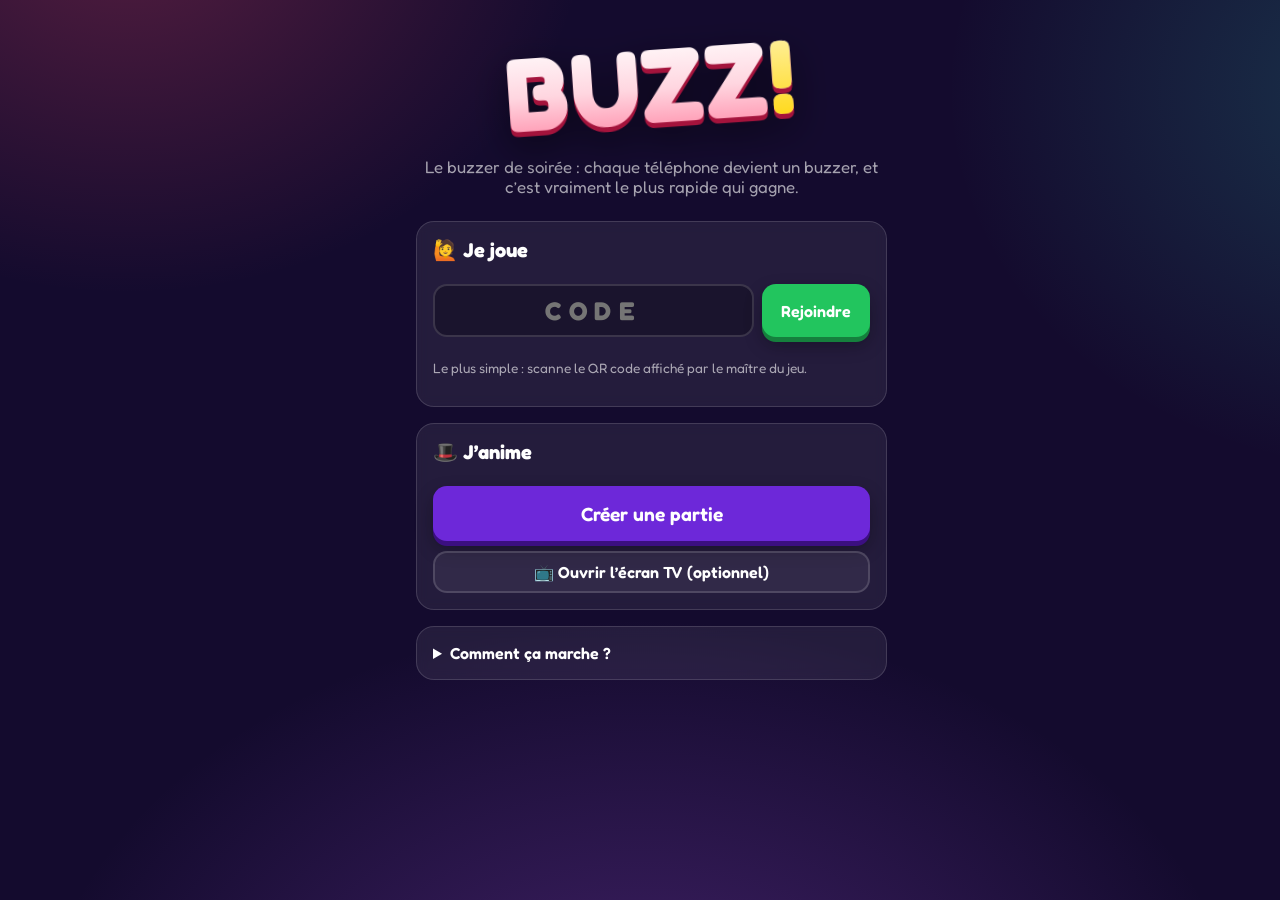
==== index.html @ 19cb7b23 "Add files via upload" ====
<!doctype html>
<html lang="fr">
<head>
  <meta charset="utf-8">
  <meta name="viewport" content="width=device-width, initial-scale=1, viewport-fit=cover">
  <meta name="theme-color" content="#140b2e">
  <title>BUZZ! · Le buzzer de soirée</title>
  <link rel="icon" href="data:image/svg+xml,<svg xmlns='http://www.w3.org/2000/svg' viewBox='0 0 100 100'><text y='.9em' font-size='90'>🔔</text></svg>">
  <link rel="preconnect" href="https://fonts.googleapis.com">
  <link rel="preconnect" href="https://fonts.gstatic.com" crossorigin>
  <link href="https://fonts.googleapis.com/css2?family=Fredoka:wght@400;500;600;700&display=swap" rel="stylesheet">
  <link rel="stylesheet" href="css/style.css">
  <script src="js/vendor/supabase.js" defer></script>
  <script type="module" src="js/home.js"></script>
</head>
<body class="home">
  <main class="home-wrap">
    <h1 class="logo" title="Clique-moi !">BUZZ<span>!</span></h1>
    <p class="tagline">Le buzzer de soirée : chaque téléphone devient un buzzer, et c’est vraiment le plus rapide qui gagne.</p>

    <section class="card">
      <h2>🙋 Je joue</h2>
      <form id="joinForm" class="join-code">
        <input name="code" inputmode="text" autocomplete="off" autocapitalize="characters" maxlength="4" placeholder="CODE" aria-label="Code de la salle">
        <button class="btn go">Rejoindre</button>
      </form>
      <p class="muted small">Le plus simple : scanne le QR code affiché par le maître du jeu.</p>
    </section>

    <section class="card">
      <h2>🎩 J’anime</h2>
      <a id="create" class="btn big">Créer une partie</a>
      <a id="resume" class="btn ghost" hidden>↩️ Reprendre la partie <b></b></a>
      <a id="tv" class="btn ghost">📺 Ouvrir l’écran TV (optionnel)</a>
    </section>

    <details class="card how">
      <summary>Comment ça marche ?</summary>
      <ol>
        <li>Le maître du jeu crée une partie sur son téléphone : un code et un QR code s’affichent.</li>
        <li>Les joueurs scannent, choisissent prénom, avatar, couleur et son de buzzer.</li>
        <li>Le maître du jeu pose sa question, les joueurs buzzent. La file d’arrivée s’affiche partout.</li>
        <li>Il valide les réponses dans l’ordre : ❌ on passe au suivant, ✅ +1 point et question suivante.</li>
      </ol>
      <p class="muted small">Équitable : chaque téléphone synchronise son horloge avec celle du maître du jeu, et c’est l’heure réelle de l’appui qui compte, pas la vitesse du réseau.</p>
    </details>

    <p id="localNote" class="note" hidden>🧪 Mode local : Supabase n’est pas configuré (js/config.js). Les onglets de ce navigateur jouent entre eux.</p>
  </main>
</body>
</html>
---- css/style.css ----
/* BUZZ! — ambiance plateau de jeu télé */
:root {
  --bg: #140b2e;
  --bg2: #1f1147;
  --card: rgba(255, 255, 255, 0.07);
  --line: rgba(255, 255, 255, 0.14);
  --txt: #fff;
  --muted: rgba(255, 255, 255, 0.62);
  --yellow: #ffd60a;
  --pink: #ff4d6d;
  --cyan: #2ec4b6;
  --green: #22c55e;
  --red: #ff3b5c;
  --radius: 18px;
  --font: 'Fredoka', ui-rounded, 'SF Pro Rounded', system-ui, -apple-system, 'Segoe UI', Roboto, sans-serif;
}
* { box-sizing: border-box; }
html { -webkit-text-size-adjust: 100%; }
body {
  margin: 0;
  min-height: 100dvh;
  font-family: var(--font);
  color: var(--txt);
  background:
    radial-gradient(60vmax 50vmax at 10% -10%, rgba(255, 77, 109, 0.28), transparent 60%),
    radial-gradient(60vmax 50vmax at 110% 10%, rgba(46, 196, 182, 0.22), transparent 60%),
    radial-gradient(80vmax 60vmax at 50% 120%, rgba(157, 78, 221, 0.35), transparent 60%),
    var(--bg);
  background-attachment: fixed;
  -webkit-tap-highlight-color: transparent;
}
button, input { font: inherit; color: inherit; }
button { cursor: pointer; }
a { color: inherit; }
[hidden] { display: none !important; }
.muted { color: var(--muted); }
.small { font-size: 0.85rem; }
.break { word-break: break-all; }
em { font-style: normal; color: var(--muted); font-weight: 400; }

/* ---------- Logo ---------- */
.logo {
  margin: 0;
  font-weight: 700;
  font-size: clamp(3.5rem, 18vw, 6.5rem);
  letter-spacing: 0.02em;
  line-height: 1;
  background: linear-gradient(180deg, #fff 0%, #ffd6e0 55%, #ff8fab 100%);
  -webkit-background-clip: text;
  background-clip: text;
  color: transparent;
  filter: drop-shadow(0 5px 0 #a4133c) drop-shadow(0 12px 18px rgba(0, 0, 0, 0.45));
  transform: rotate(-4deg);
  text-decoration: none;
  user-select: none;
  cursor: pointer;
}
.logo span {
  display: inline-block;
  background: linear-gradient(180deg, #fff3b0, var(--yellow));
  -webkit-background-clip: text;
  background-clip: text;
  animation: wiggle 2.4s ease-in-out infinite;
}
.logo.sm { font-size: 1.7rem; filter: drop-shadow(0 3px 0 #a4133c); }
@keyframes wiggle { 0%, 80%, 100% { transform: rotate(0); } 85% { transform: rotate(18deg) scale(1.15); } 92% { transform: rotate(-12deg); } }

/* ---------- Boutons ---------- */
.btn {
  --b: #6d28d9;
  --s: #3b0f80;
  display: inline-flex;
  align-items: center;
  justify-content: center;
  gap: 0.4em;
  border: 0;
  border-radius: 14px;
  padding: 0.7em 1.2em;
  font-weight: 600;
  font-size: 1rem;
  text-decoration: none;
  color: #fff;
  background: var(--b);
  box-shadow: 0 5px 0 var(--s), 0 8px 18px rgba(0, 0, 0, 0.3);
  transition: transform 0.06s, box-shadow 0.06s, opacity 0.2s;
  user-select: none;
}
.btn:active:not(:disabled) { transform: translateY(4px); box-shadow: 0 1px 0 var(--s); }
.btn:disabled { opacity: 0.35; cursor: not-allowed; }
.btn.go { --b: var(--green); --s: #15803d; }
.btn.ok { --b: var(--green); --s: #15803d; }
.btn.ko { --b: var(--red); --s: #9f1239; }
.btn.ghost { background: rgba(255, 255, 255, 0.06); box-shadow: inset 0 0 0 2px var(--line); }
.btn.ghost:active { transform: translateY(2px); box-shadow: inset 0 0 0 2px var(--line); }
.btn.big { font-size: 1.2rem; padding: 0.8em 1.4em; width: 100%; }
.btn.huge { font-size: 1.55rem; padding: 0.75em 1.2em; width: 100%; border-radius: 18px; }
.icon { background: none; border: 0; font-size: 1.4rem; padding: 0.2em; }
.row { display: flex; gap: 0.6rem; flex-wrap: wrap; }
.row > * { flex: 1; }

/* ---------- Cartes / barres ---------- */
.card {
  background: var(--card);
  border: 1px solid var(--line);
  border-radius: var(--radius);
  padding: 1rem;
  backdrop-filter: blur(6px);
}
.card h2 { margin: 0 0 0.8rem; font-size: 1.25rem; }
.sec-title { margin: 0 0 0.6rem; font-size: 1rem; font-weight: 600; color: var(--muted); }
.topbar {
  position: sticky;
  top: 0;
  z-index: 5;
  display: flex;
  align-items: center;
  gap: 0.5rem;
  padding: calc(0.5rem + env(safe-area-inset-top)) 0.8rem 0.5rem;
  background: rgba(20, 11, 46, 0.82);
  backdrop-filter: blur(10px);
  border-bottom: 1px solid var(--line);
}
.topbar .logo { margin-right: auto; }
.code-chip {
  border: 0;
  background: rgba(255, 214, 10, 0.14);
  color: var(--yellow);
  border-radius: 999px;
  padding: 0.3em 0.8em;
  font-weight: 600;
  letter-spacing: 0.08em;
}
.code-chip.small { font-size: 0.8rem; margin-left: auto; }
.code { color: var(--yellow); letter-spacing: 0.12em; }
.pill { background: rgba(255, 255, 255, 0.08); border-radius: 999px; padding: 0.25em 0.65em; font-size: 0.9rem; white-space: nowrap; }
.conn { width: 10px; height: 10px; border-radius: 50%; background: #f59e0b; flex: none; font-size: 0.6rem; }
.conn.online { background: var(--green); box-shadow: 0 0 8px var(--green); }
.conn.offline { background: var(--red); }
.conn:not(:empty) { width: auto; height: auto; padding: 0.15em 0.45em; border-radius: 6px; background: #f59e0b; color: #000; font-weight: 700; box-shadow: none; }
.banner { padding: 0.6rem 1rem; text-align: center; font-weight: 500; }
.banner.warn { background: rgba(245, 158, 11, 0.2); color: #fde68a; }

/* ---------- Avatars ---------- */
.av {
  --c: #888;
  display: inline-grid;
  place-items: center;
  width: 2.2em;
  height: 2.2em;
  flex: none;
  border-radius: 50%;
  font-size: 1.05rem;
  background: radial-gradient(circle at 35% 30%, color-mix(in srgb, var(--c) 55%, #fff), var(--c) 70%);
  box-shadow: 0 3px 0 color-mix(in srgb, var(--c) 60%, #000), inset 0 -3px 6px rgba(0, 0, 0, 0.18);
}
.av.lg { font-size: 1.8rem; }
.av.xl { font-size: 2.6rem; }
.av.xxl { font-size: clamp(3rem, min(7vw, 10vh), 7rem); }

/* ---------- Listes (file & classement) ---------- */
.list { list-style: none; margin: 0; padding: 0; display: grid; gap: 0.45rem; }
.list li {
  display: flex;
  align-items: center;
  gap: 0.6rem;
  padding: 0.5rem 0.65rem;
  border-radius: 14px;
  background: rgba(255, 255, 255, 0.05);
  border-left: 5px solid var(--c);
}
.list li.me { background: color-mix(in srgb, var(--c) 22%, transparent); }
.list .nm { flex: 1; min-width: 0; font-weight: 500; overflow: hidden; text-overflow: ellipsis; white-space: nowrap; }
.list .pos, .list .rk { width: 1.6em; text-align: center; font-weight: 700; color: var(--muted); flex: none; }
.list .medal { width: 1.6em; text-align: center; font-size: 1.3rem; flex: none; }
.list .tm { font-variant-numeric: tabular-nums; color: var(--muted); font-size: 0.9rem; }
.list .sc { font-weight: 700; font-size: 1.3rem; min-width: 1.6em; text-align: right; font-variant-numeric: tabular-nums; }
.list .streak { font-size: 0.85rem; }
.list li.off { opacity: 0.45; }
.qrow.head { background: color-mix(in srgb, var(--c) 30%, transparent); box-shadow: 0 0 0 2px var(--c); }
.qrow.wrong { opacity: 0.55; }
.qrow.wrong .nm { text-decoration: line-through; }
.qrow.right { background: rgba(34, 197, 94, 0.22); box-shadow: 0 0 0 2px var(--green); }
.chip { font-size: 0.75rem; padding: 0.2em 0.55em; border-radius: 999px; background: rgba(255, 255, 255, 0.1); white-space: nowrap; }
.chip.ok { background: rgba(34, 197, 94, 0.3); }
.chip.ko { background: rgba(255, 59, 92, 0.3); }
.chip.mic { background: var(--yellow); color: #3a2a00; font-weight: 600; animation: pop 0.9s ease-in-out infinite alternate; }
.chip.wait { background: rgba(255, 214, 10, 0.2); }
.ctl { display: flex; gap: 0.25rem; }
.ctl button { width: 2em; height: 2em; border-radius: 10px; border: 0; background: rgba(255, 255, 255, 0.1); font-weight: 700; }
.ctl .kick { color: #fda4af; }
.empty { color: var(--muted); text-align: center; padding: 0.8rem; }
@keyframes pop { to { transform: scale(1.08); } }

/* ---------- Accueil ---------- */
.home-wrap { max-width: 480px; margin: 0 auto; padding: calc(2rem + env(safe-area-inset-top)) 1rem 2rem; display: grid; gap: 1rem; text-align: center; }
.home .logo { justify-self: center; margin-bottom: 0.3rem; }
.tagline { margin: 0 0 0.5rem; color: var(--muted); font-size: 1.05rem; }
.home .card { display: grid; gap: 0.6rem; text-align: left; }
.join-code { display: flex; gap: 0.5rem; }
.join-code input, .code-input {
  flex: 1;
  min-width: 0;
  text-transform: uppercase;
  text-align: center;
  font-size: 1.6rem;
  font-weight: 700;
  letter-spacing: 0.3em;
  padding: 0.35em;
  border-radius: 14px;
  border: 2px solid var(--line);
  background: rgba(0, 0, 0, 0.25);
  color: var(--yellow);
}
.how summary { font-weight: 600; cursor: pointer; }
.how ol { padding-left: 1.2rem; line-height: 1.5; }
.note { background: rgba(255, 214, 10, 0.12); border-radius: 12px; padding: 0.7rem; color: #fde68a; font-size: 0.9rem; }

/* ---------- Maître du jeu ---------- */
.host-main { max-width: 640px; margin: 0 auto; padding: 0.8rem 0.8rem calc(1.5rem + env(safe-area-inset-bottom)); display: grid; gap: 0.8rem; }
.stage { display: grid; gap: 0.8rem; text-align: center; padding: 1.2rem 1rem; }
.stage[data-phase='open'] { border-color: rgba(34, 197, 94, 0.5); box-shadow: 0 0 30px rgba(34, 197, 94, 0.15); }
.phase { margin: 0; color: var(--muted); font-weight: 500; text-transform: uppercase; letter-spacing: 0.08em; font-size: 0.8rem; }
.big-txt { margin: 0; font-size: 1.35rem; font-weight: 600; }
.lobby { display: flex; gap: 1rem; align-items: center; text-align: left; }
.who { display: flex; align-items: center; justify-content: center; gap: 1rem; text-align: left; animation: zoomIn 0.35s cubic-bezier(0.2, 0.9, 0.3, 1.3); }
.who-name { font-size: 2rem; font-weight: 700; line-height: 1.1; }
.who-time { color: var(--muted); font-variant-numeric: tabular-nums; }
.who.win .av { animation: bounce 0.8s ease-in-out infinite alternate; }
.judge { display: grid; grid-template-columns: 1fr 1fr; gap: 0.7rem; }
.timer { font-size: 2.6rem; font-weight: 700; font-variant-numeric: tabular-nums; color: var(--yellow); }
.countdown { font-size: 6rem; font-weight: 700; color: var(--yellow); line-height: 1; animation: pop 0.5s ease-in-out infinite alternate; }
.countdown.tv { font-size: clamp(8rem, 25vw, 18rem); }
.bottom { margin-top: 0.2rem; }
@keyframes zoomIn { from { transform: scale(0.6); opacity: 0; } }
@keyframes bounce { to { transform: translateY(-8px) rotate(-6deg); } }

/* QR */
.qrbox { background: #fff; border-radius: 16px; padding: 0.6rem; width: min(70vw, 300px); margin: 0 auto; line-height: 0; }
.qrbox svg { width: 100%; height: auto; display: block; }
.qrbox.small { width: 120px; margin: 0; flex: none; cursor: pointer; }
.qrbox.mini { width: 74px; padding: 0.3rem; border-radius: 8px; margin: 0; }

/* ---------- Modales & overlays ---------- */
.modal, .overlay {
  position: fixed;
  inset: 0;
  z-index: 50;
  display: grid;
  place-items: center;
  padding: 1rem;
  background: rgba(10, 5, 25, 0.78);
  backdrop-filter: blur(8px);
  overflow-y: auto;
}
.modal { opacity: 0; pointer-events: none; transition: opacity 0.2s; }
.modal.open { opacity: 1; pointer-events: auto; }
.sheet {
  width: min(100%, 460px);
  background: var(--bg2);
  border: 1px solid var(--line);
  border-radius: 22px;
  padding: 1.2rem;
  display: grid;
  gap: 0.8rem;
  box-shadow: 0 20px 60px rgba(0, 0, 0, 0.5);
}
.sheet h2 { margin: 0; }
.sheet.center { text-align: center; }
.settings { display: grid; gap: 0.7rem; }
.settings fieldset { border: 1px solid var(--line); border-radius: 14px; display: grid; gap: 0.45rem; padding: 0.6rem 0.8rem 0.8rem; }
.settings legend { color: var(--muted); padding: 0 0.3rem; }
.settings label { display: flex; gap: 0.6rem; align-items: center; }
.settings input { width: 1.25rem; height: 1.25rem; accent-color: var(--green); flex: none; }
.tvbox { background: rgba(255, 255, 255, 0.05); border-radius: 14px; padding: 0.7rem 0.8rem; display: grid; gap: 0.3rem; }
.tvbox p { margin: 0; }

/* ---------- Joueur ---------- */
body.play { overflow-x: hidden; user-select: none; -webkit-user-select: none; }
.me-btn { display: flex; align-items: center; gap: 0.45rem; background: none; border: 0; padding: 0; margin-right: auto; min-width: 0; font-weight: 600; }
.me-btn #meName { overflow: hidden; text-overflow: ellipsis; white-space: nowrap; max-width: 30vw; }
.me-btn .av { font-size: 0.95rem; }
.play-main { max-width: 520px; margin: 0 auto; padding: 0.6rem 0.9rem calc(1.5rem + env(safe-area-inset-bottom)); display: grid; gap: 0.7rem; }
.status { text-align: center; min-height: 4.4rem; display: grid; align-content: center; }
.st-title { font-size: clamp(1.6rem, 7vw, 2.2rem); font-weight: 700; line-height: 1.1; }
.st-sub { color: var(--muted); margin-top: 0.25rem; }
.buzz-zone { display: grid; place-items: center; padding: 0.4rem 0 0.8rem; }

/* Le gros bouton */
.buzzer {
  --c: #ff4d6d;
  --size: min(74vw, 40dvh, 340px);
  width: var(--size);
  height: var(--size);
  border-radius: 50%;
  border: 0;
  padding: calc(var(--size) * 0.06);
  background: radial-gradient(circle at 50% 35%, #3a3550, #15121f 70%);
  box-shadow: 0 calc(var(--size) * 0.05) 0 #0a0810, 0 calc(var(--size) * 0.08) calc(var(--size) * 0.12) rgba(0, 0, 0, 0.6), inset 0 2px 3px rgba(255, 255, 255, 0.15);
  touch-action: manipulation;
  -webkit-touch-callout: none;
  position: relative;
}
.buzzer .cap {
  display: grid;
  place-items: center;
  width: 100%;
  height: 100%;
  border-radius: 50%;
  background: radial-gradient(circle at 38% 28%, color-mix(in srgb, var(--c) 35%, #fff) 0%, var(--c) 45%, color-mix(in srgb, var(--c) 70%, #000) 100%);
  box-shadow: 0 calc(var(--size) * 0.045) 0 color-mix(in srgb, var(--c) 50%, #000), inset 0 calc(var(--size) * -0.03) calc(var(--size) * 0.06) rgba(0, 0, 0, 0.3);
  transition: transform 0.08s, box-shadow 0.08s, filter 0.3s;
  font-size: calc(var(--size) * 0.17);
  font-weight: 700;
  color: #fff;
  text-shadow: 0 3px 0 rgba(0, 0, 0, 0.25);
  transform: translateY(calc(var(--size) * -0.02));
}
.buzzer.pressed .cap { animation: press 0.22s ease-out; }
@keyframes press { 30% { transform: translateY(calc(var(--size) * 0.025)) scale(0.97); box-shadow: 0 0 0 color-mix(in srgb, var(--c) 50%, #000); } }
.buzzer.open { animation: glow 1.1s ease-in-out infinite alternate; }
.buzzer.open .cap { filter: saturate(1.15) brightness(1.05); }
@keyframes glow { from { box-shadow: 0 0 0 0 color-mix(in srgb, var(--c) 60%, transparent), 0 calc(var(--size) * 0.05) 0 #0a0810; } to { box-shadow: 0 0 0 calc(var(--size) * 0.07) color-mix(in srgb, var(--c) 0%, transparent), 0 calc(var(--size) * 0.05) 0 #0a0810; } }
.buzzer.closed .cap { filter: grayscale(0.85) brightness(0.65); }
.buzzer.count .cap { filter: grayscale(0.4) brightness(0.8); font-size: calc(var(--size) * 0.35); }
.buzzer.locked .cap { filter: grayscale(1) brightness(0.45); }
.buzzer.early .cap { filter: sepia(0.8) brightness(0.6); }
.buzzer.queued .cap { filter: brightness(0.85); font-size: calc(var(--size) * 0.22); transform: translateY(calc(var(--size) * 0.02)); }
.buzzer.mine { box-shadow: 0 0 0 6px var(--yellow), 0 0 40px var(--yellow), 0 calc(var(--size) * 0.05) 0 #0a0810; }
.buzzer.mine .cap { font-size: calc(var(--size) * 0.3); transform: translateY(calc(var(--size) * 0.02)); animation: pop 0.6s ease-in-out infinite alternate; }
.buzzer.won .cap { background: radial-gradient(circle at 38% 28%, #fff7c2 0%, var(--yellow) 45%, #b08900 100%); font-size: calc(var(--size) * 0.3); }

.tabs { display: grid; grid-template-columns: 1fr 1fr; background: rgba(255, 255, 255, 0.06); border-radius: 14px; padding: 4px; gap: 4px; }
.tabs button { border: 0; background: none; padding: 0.55em; border-radius: 10px; font-weight: 600; color: var(--muted); }
.tabs button.on { background: rgba(255, 255, 255, 0.14); color: #fff; }

/* Inscription */
.join .sheet { margin: auto; }
body.joining { overflow: hidden; }
.join-head { display: flex; align-items: center; gap: 0.8rem; }
.lbl { display: grid; gap: 0.35rem; font-weight: 600; font-size: 0.95rem; }
.lbl input {
  padding: 0.65em 0.8em;
  border-radius: 12px;
  border: 2px solid var(--line);
  background: rgba(0, 0, 0, 0.25);
  font-size: 1.15rem;
}
.lbl input:focus { outline: none; border-color: var(--yellow); }
.grid-picks { display: grid; grid-template-columns: repeat(auto-fill, minmax(2.8rem, 1fr)); gap: 0.35rem; }
.grid-sounds { display: grid; grid-template-columns: 1fr 1fr; gap: 0.4rem; }
.pick { border: 2px solid transparent; background: rgba(255, 255, 255, 0.07); border-radius: 12px; font-size: 1.5rem; padding: 0.2em 0; }
.pick.wide { font-size: 0.95rem; padding: 0.55em 0.4em; }
.pick.on { border-color: var(--yellow); background: rgba(255, 214, 10, 0.16); }
.grid-swatches { display: flex; flex-wrap: wrap; gap: 0.45rem; }
.swatch { width: 2.3rem; height: 2.3rem; border-radius: 50%; border: 3px solid transparent; background: var(--c); box-shadow: 0 3px 0 rgba(0, 0, 0, 0.3); }
.swatch.on { border-color: #fff; transform: scale(1.12); }

/* Podium */
.pod { opacity: 0; pointer-events: none; transition: opacity 0.3s; }
.pod.open { opacity: 1; pointer-events: auto; }
.pod .inner { width: min(100%, 720px); text-align: center; }
.ptitle { font-size: 2rem; margin: 0 0 1rem; }
.podium { display: grid; grid-template-columns: repeat(3, 1fr); align-items: end; gap: 0.6rem; }
.step { display: grid; justify-items: center; gap: 0.3rem; animation: rise 0.7s cubic-bezier(0.2, 0.9, 0.3, 1.2) both; }
.step .pav { font-size: 2.6rem; animation: bounce 0.9s ease-in-out infinite alternate; }
.step .pname { font-weight: 600; max-width: 100%; overflow: hidden; text-overflow: ellipsis; white-space: nowrap; }
.step .block { width: 100%; border-radius: 14px 14px 4px 4px; background: linear-gradient(180deg, color-mix(in srgb, var(--c) 80%, #fff), var(--c)); display: grid; align-content: start; justify-items: center; padding-top: 0.5rem; font-size: 1.6rem; box-shadow: inset 0 -8px 0 rgba(0, 0, 0, 0.2); }
.step .block b { font-size: 1rem; text-shadow: 0 2px 0 rgba(0, 0, 0, 0.3); }
.step.s1 .block { height: 9rem; }
.step.s2 .block { height: 6.5rem; }
.step.s3 .block { height: 4.5rem; }
.step.s1 { animation-delay: 0.5s; }
.step.s2 { animation-delay: 0.25s; }
.awards { list-style: none; padding: 0; margin: 1.2rem 0 0; display: grid; gap: 0.5rem; text-align: left; }
.awards li { display: flex; gap: 0.8rem; align-items: center; background: rgba(255, 255, 255, 0.07); border-radius: 14px; padding: 0.6rem 0.8rem; border-left: 5px solid var(--c); animation: zoomIn 0.4s both; }
.aicon { font-size: 1.8rem; }
@keyframes rise { from { transform: translateY(60px); opacity: 0; } }

/* ---------- TV ---------- */
body.tv { overflow: hidden; height: 100dvh; display: grid; grid-template-rows: auto 1fr; }
.tv-top { display: flex; align-items: center; gap: 2rem; padding: 1.2rem 2rem 0.6rem; }
.tv-top .logo { font-size: clamp(2.5rem, 5vw, 4rem); }
.tv-phase { flex: 1; font-size: clamp(1.3rem, 2.6vw, 2.2rem); font-weight: 600; text-align: center; }
.tv-corner { display: flex; align-items: center; gap: 0.7rem; font-size: 1.1rem; color: var(--muted); }
.tv-corner .code { font-size: 1.6rem; }
body.tv[data-phase='lobby'] .tv-corner .qrbox { visibility: hidden; }
.tv-main { display: grid; grid-template-columns: 1.5fr 1fr; gap: 1.5rem; padding: 0.5rem 2rem 2rem; min-height: 0; }
.tv-left { display: grid; grid-template-rows: minmax(0, 1fr) auto; gap: 1.2rem; min-height: 0; }
.tv-right { overflow: hidden; }
.tv .list li { font-size: clamp(1rem, 1.7vw, 1.6rem); padding: 0.6rem 0.9rem; }
.tv .list .av { font-size: clamp(1.1rem, 1.8vw, 1.8rem); }
.tv .sec-title { font-size: clamp(1rem, 1.6vw, 1.4rem); }
.tv #queue { max-height: 32vh; overflow: hidden; }
.spot { display: grid; place-items: center; align-content: center; gap: 1rem; text-align: center; min-height: 0; overflow: hidden; padding: 1.5rem 0; }
.tv-big { font-size: clamp(5rem, 13vw, 11rem); line-height: 1; }
.tv-big.pulse { animation: ring 0.6s ease-in-out infinite alternate; }
.tv-msg { font-size: clamp(2rem, 4.5vw, 4rem); font-weight: 700; }
.tv-msg.small { font-size: clamp(1.3rem, 2.5vw, 2.2rem); }
.tv-who { display: grid; justify-items: center; gap: 0.4rem; animation: zoomIn 0.4s cubic-bezier(0.2, 0.9, 0.3, 1.4); }
.tv-who .av { box-shadow: 0 0 0 10px color-mix(in srgb, var(--c) 35%, transparent), 0 0 80px var(--c); }
.tv-name { font-size: clamp(2.5rem, min(6vw, 9vh), 6.5rem); font-weight: 700; line-height: 1; }
.tv-time { font-size: clamp(1.8rem, 3.5vw, 3rem); color: var(--yellow); font-variant-numeric: tabular-nums; font-weight: 600; }
.tv-who.win .av { animation: bounce 0.7s ease-in-out infinite alternate; }
.tv .timer { font-size: clamp(2.5rem, 5vw, 4.5rem); }
.tv-lobby { display: flex; align-items: center; gap: 3rem; }
.tv-lobby .qrbox { width: min(32vh, 30vw); }
.tv-join { text-align: left; font-size: clamp(1.3rem, 2.4vw, 2.2rem); }
.tv-join p { margin: 0.3em 0; }
.tv-join p:first-child { font-size: 1.5em; font-weight: 700; }
.crowd { display: flex; flex-wrap: wrap; justify-content: center; gap: 1.2rem; max-width: 90%; }
.crowd .bounce { display: grid; justify-items: center; gap: 0.2rem; animation: bounce 0.9s ease-in-out infinite alternate; }
.crowd .bounce:nth-child(2n) { animation-delay: 0.3s; }
.crowd .bounce:nth-child(3n) { animation-delay: 0.55s; }
.crowd small { font-size: 1.1rem; }
.tv .pod .inner { width: min(90vw, 1000px); transform: scale(1.25); }
.start { gap: 1.5rem; align-content: center; border: 0; color: #fff; font: inherit; cursor: pointer; z-index: 60; }
.start .btn { width: auto; }
@keyframes ring { from { transform: rotate(-12deg); } to { transform: rotate(12deg) scale(1.06); } }

/* ---------- Effets ---------- */
.confetti { position: fixed; inset: 0; width: 100vw; height: 100vh; pointer-events: none; z-index: 100; }
.flash { position: fixed; inset: 0; pointer-events: none; z-index: 90; animation: flash 0.6s ease-out forwards; }
@keyframes flash { from { opacity: 0.55; } to { opacity: 0; } }
.shake { animation: shake 0.45s; }
@keyframes shake { 15%, 55% { transform: translateX(-10px) rotate(-2deg); } 35%, 75% { transform: translateX(10px) rotate(2deg); } }
#toast {
  position: fixed;
  left: 50%;
  bottom: calc(1.2rem + env(safe-area-inset-bottom));
  transform: translate(-50%, 150%);
  background: #fff;
  color: #1f1147;
  padding: 0.6rem 1.1rem;
  border-radius: 999px;
  font-weight: 600;
  z-index: 200;
  transition: transform 0.25s;
  box-shadow: 0 10px 30px rgba(0, 0, 0, 0.4);
}
#toast.show { transform: translate(-50%, 0); }

@media (max-width: 380px) {
  .pill { font-size: 0.8rem; padding: 0.2em 0.5em; }
  .code-chip.small { display: none; }
}
@media (max-width: 900px) {
  body.tv { overflow: auto; height: auto; }
  .tv-main { grid-template-columns: 1fr; }
}
@media (prefers-reduced-motion: reduce) {
  *, *::before, *::after { animation-duration: 0.01ms !important; animation-iteration-count: 1 !important; }
}

/* Correctifs d'affichage */
.overlay.join:not(.open) { display: none; }
.logo { white-space: nowrap; }
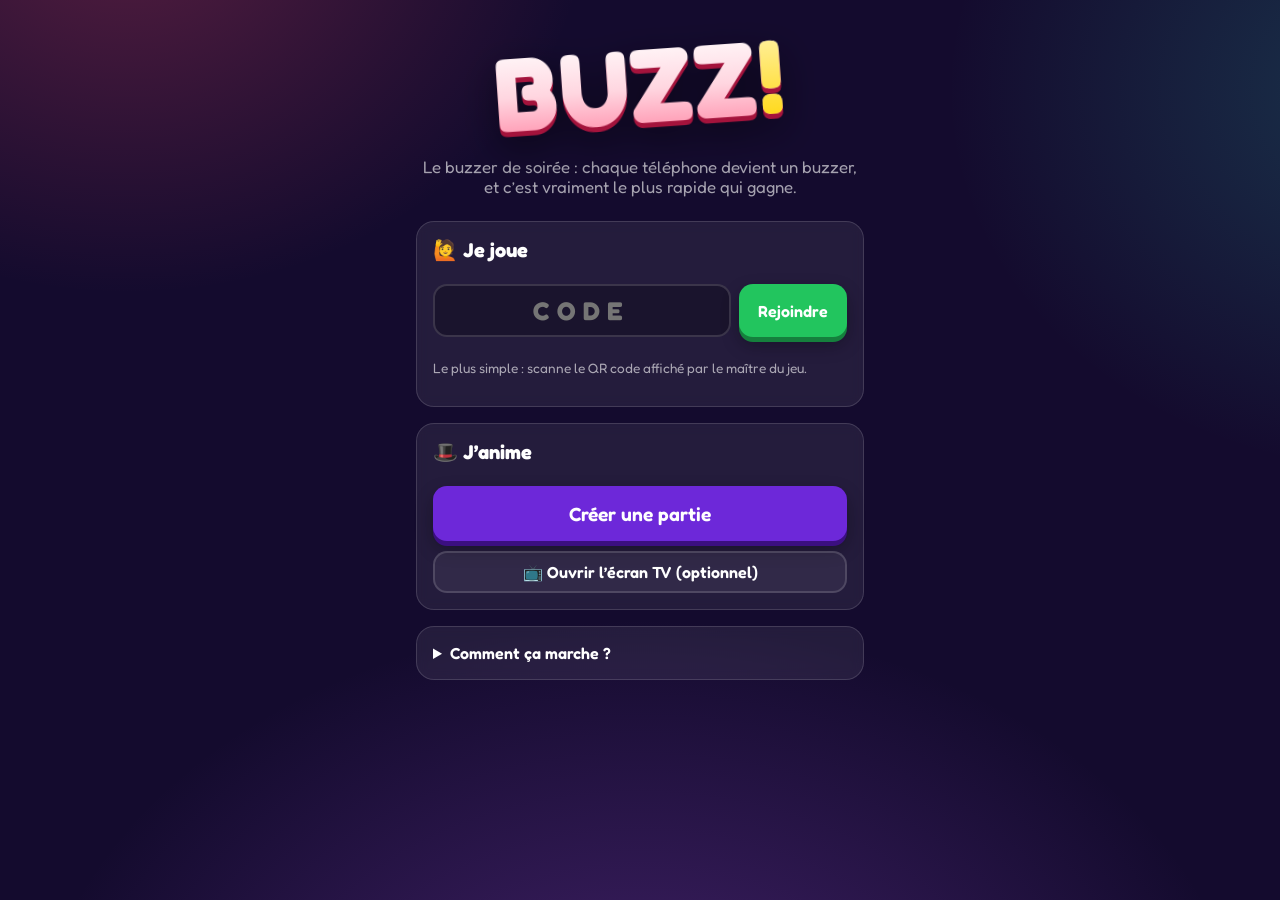
==== commit 8452735b: "Add files via upload" ====
--- a/index.html
+++ b/index.html
@@ -5,11 +5,17 @@
   <meta name="viewport" content="width=device-width, initial-scale=1, viewport-fit=cover">
   <meta name="theme-color" content="#140b2e">
   <title>BUZZ! · Le buzzer de soirée</title>
-  <link rel="icon" href="data:image/svg+xml,<svg xmlns='http://www.w3.org/2000/svg' viewBox='0 0 100 100'><text y='.9em' font-size='90'>🔔</text></svg>">
+  <meta name="apple-mobile-web-app-capable" content="yes">
+  <meta name="mobile-web-app-capable" content="yes">
+  <meta name="apple-mobile-web-app-status-bar-style" content="black-translucent">
+  <meta name="apple-mobile-web-app-title" content="BUZZ!">
+  <link rel="manifest" href="manifest.webmanifest">
+  <link rel="icon" type="image/png" sizes="192x192" href="icons/icon-192.png">
+  <link rel="apple-touch-icon" href="icons/apple-touch-icon.png">
   <link rel="preconnect" href="https://fonts.googleapis.com">
   <link rel="preconnect" href="https://fonts.gstatic.com" crossorigin>
   <link href="https://fonts.googleapis.com/css2?family=Fredoka:wght@400;500;600;700&display=swap" rel="stylesheet">
-  <link rel="stylesheet" href="css/style.css">
+  <link rel="stylesheet" href="css/style.css?v=4">
   <script src="js/vendor/supabase.js" defer></script>
   <script type="module" src="js/home.js"></script>
 </head>
--- a/css/style.css
+++ b/css/style.css
@@ -454,3 +454,23 @@
 /* Correctifs d'affichage */
 .overlay.join:not(.open) { display: none; }
 .logo { white-space: nowrap; }
+
+/* Pas de débordement horizontal sur mobile : les grilles ne s'élargissent jamais
+   au-delà de l'écran à cause de la largeur "naturelle" d'un champ de saisie. */
+.home-wrap, .host-main, .play-main, .sheet, .stage, .home .card, .settings, .tv-left { grid-template-columns: minmax(0, 1fr); }
+.card, .sheet { min-width: 0; }
+input { min-width: 0; max-width: 100%; }
+.join-code input { width: 0; }
+.join-code .btn { flex: none; }
+.lbl input, .code-input { width: 100%; }
+html, body { overflow-x: hidden; }
+@media (max-width: 900px) {
+  .tv-top { flex-wrap: wrap; gap: 0.8rem; padding: 0.8rem 1rem 0.4rem; }
+  .tv-phase { order: 3; flex-basis: 100%; }
+  .tv-main { padding: 0.5rem 1rem 1rem; }
+  .tv-lobby { flex-direction: column; gap: 1rem; }
+}
+@media (max-width: 360px) {
+  .host #online { display: none; }
+  .topbar { gap: 0.35rem; }
+}
